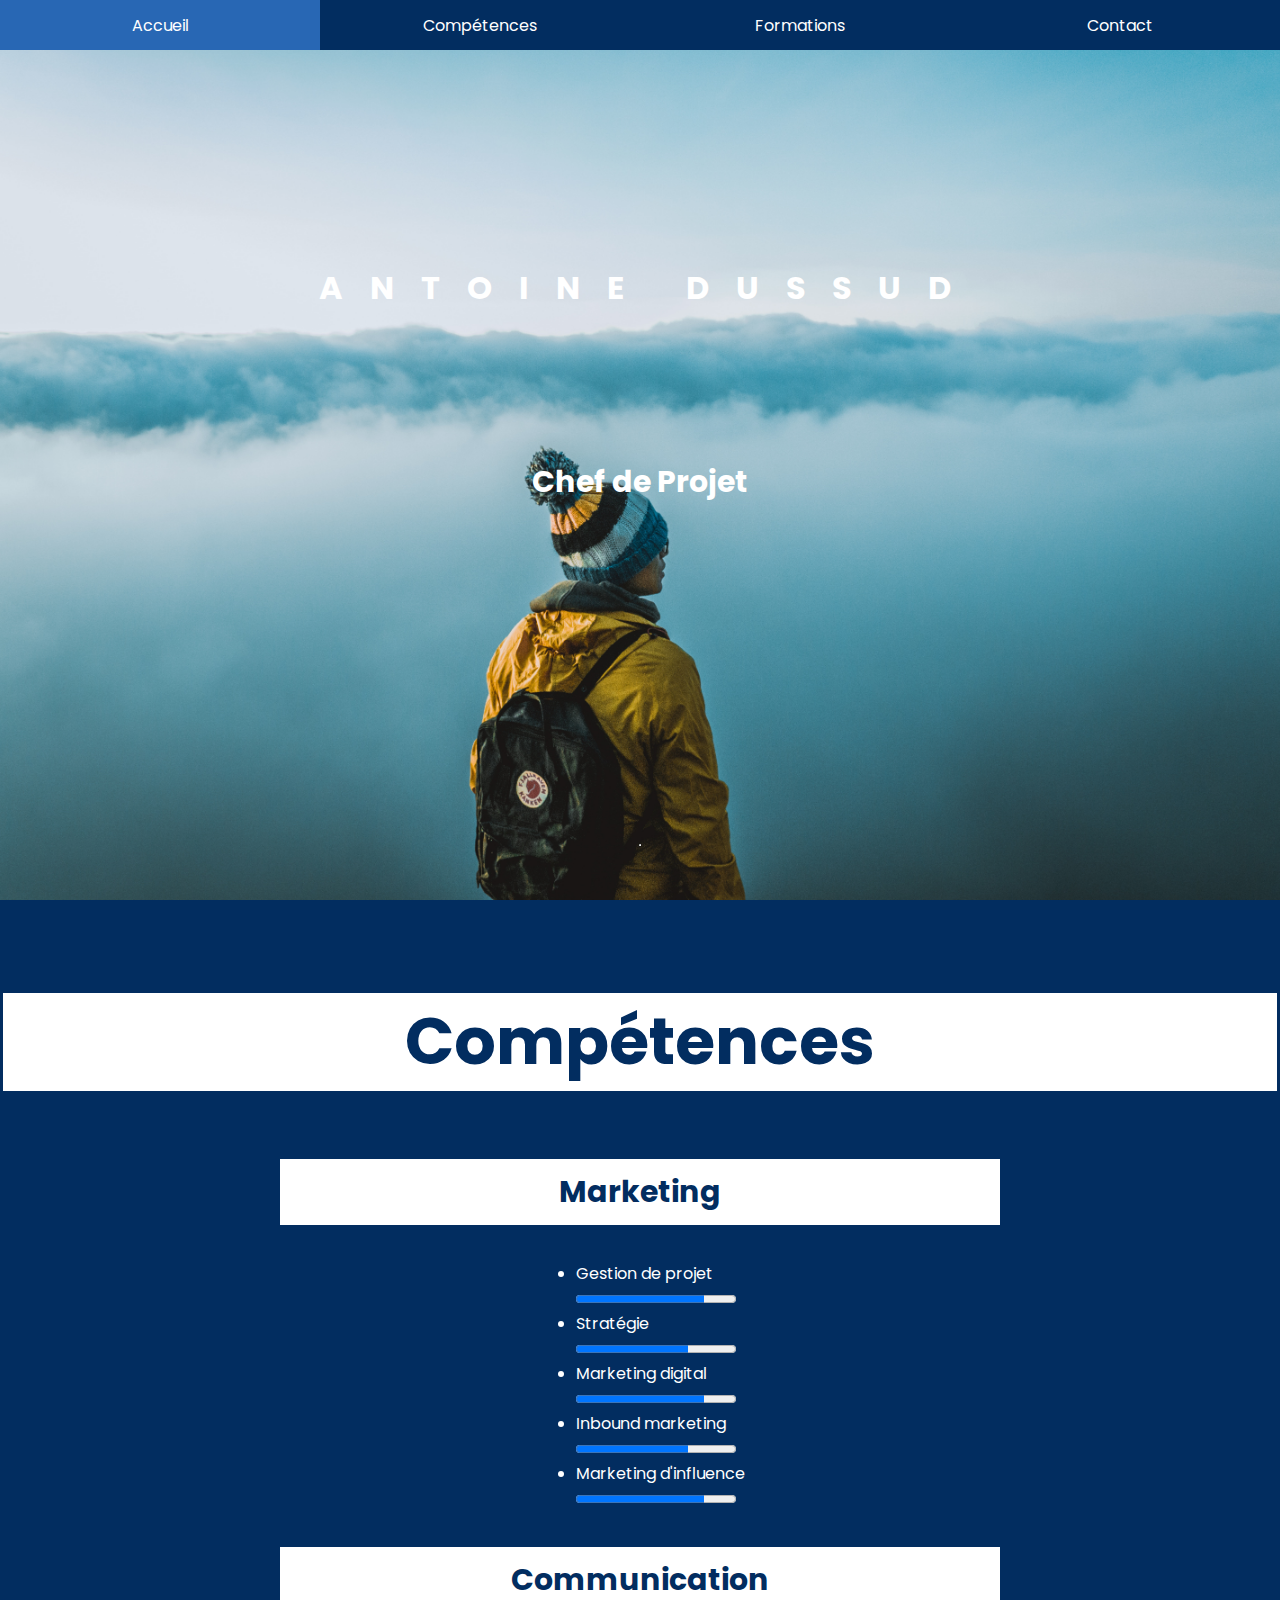
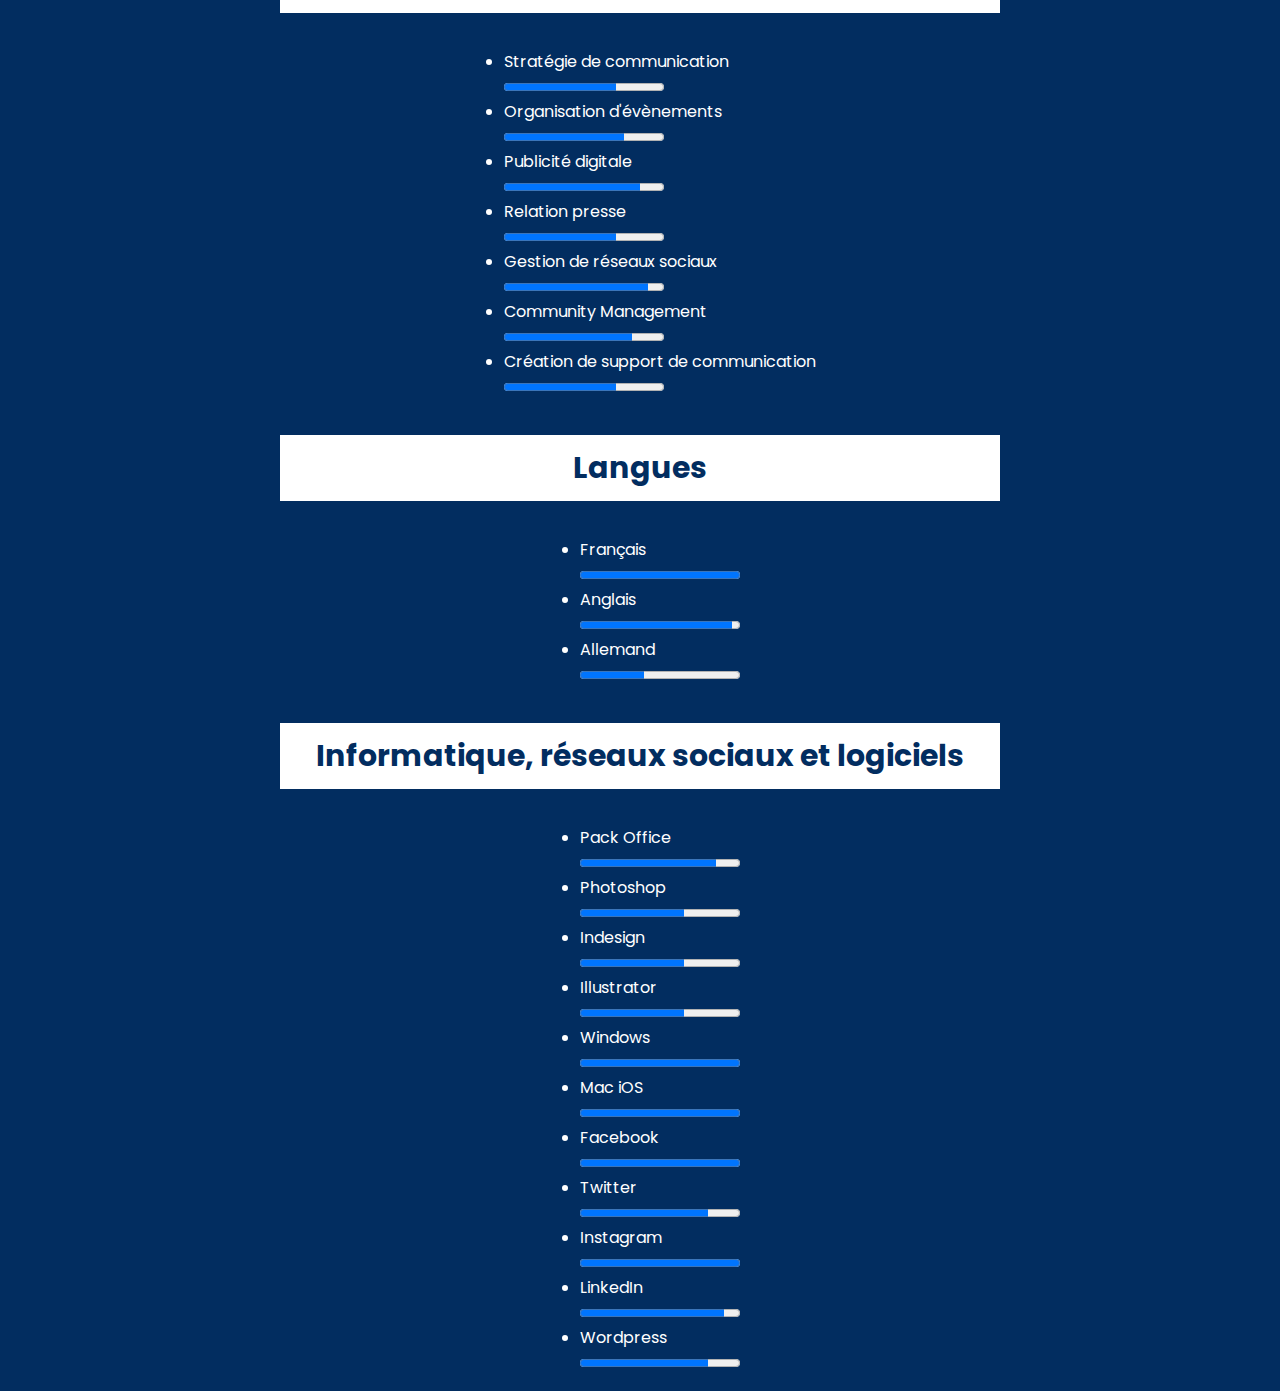
==== pages/competences.html @ dc0b84df "Add files via upload" ====
<!DOCTYPE html>
<html lang="fr">

<head>
    <meta charset="UTF-8" />
    <link rel="stylesheet" type="text/css" href="competences.css" />

    <!-- Global site tag (gtag.js) - Google Analytics -->
    <script async src="https://www.googletagmanager.com/gtag/js?id=UA-120443462-1"></script>
    <script>
        window.dataLayer = window.dataLayer || [];
        function gtag() { dataLayer.push(arguments); }
        gtag('js', new Date());

        gtag('config', 'UA-120443462-1');
    </script>


    <title>Compétences Antoine Dussud</title>
</head>

<body>
    <header>

        <h1>A N T O I N E &#160 D U S S U D </h1>
        <hr>
        <h2> Chef de Projet</h2>

    </header>

    <nav>

        <div class="nav-item" id="current-nav-item">
            <a href="../index.html">Accueil</a>
        </div>
        <div class="nav-item" id="current-nav-item">
            <a href="competences.html">Compétences</a>
        </div>
        <div class="nav-item" id="current-nav-item">
            <a href="formations.html">Formations</a>
        </div>
        <div class="nav-item" id="current-nav-item">
            <a href="contact.html">Contact</a>
        </div>

    </nav>

    <section>
        <br />
        <h3>Compétences</h3>

        <article>

            <h4>Marketing</h4>
            <div class="list">
                <ul class="level1">
                    <li>Gestion de projet</li>
                    <progress id="avancement" value="80" max="100"></progress>
                    <li>Stratégie</li>
                    <progress id="avancement" value="70" max="100"></progress>
                    <li>Marketing digital</li>
                    <progress id="avancement" value="80" max="100"></progress>
                    <li>Inbound marketing</li>
                    <progress id="avancement" value="70" max="100"></progress>
                    <li>Marketing d'influence</li>
                    <progress id="avancement" value="80" max="100"></progress>
                </ul>
            </div>
        </article>

        <article>

            <h4>Communication</h4>
            <div class="list">
                <ul class="level1">
                    <li>Stratégie de communication</li>
                    <progress id="avancement" value="70" max="100"></progress>
                    <li>Organisation d'évènements</li>
                    <progress id="avancement" value="75" max="100"></progress>
                    <li>Publicité digitale</li>
                    <progress id="avancement" value="85" max="100"></progress>
                    <li>Relation presse</li>
                    <progress id="avancement" value="70" max="100"></progress>
                    <li>Gestion de réseaux sociaux</li>
                    <progress id="avancement" value="90" max="100"></progress>
                    <li>Community Management</li>
                    <progress id="avancement" value="80" max="100"></progress>
                    <li>Création de support de communication</li>
                    <progress id="avancement" value="70" max="100"></progress>
                </ul>
            </div>
        </article>

        <article>

            <h4>Langues</h4>
            <div class="list">
                <ul class="level1">
                    <li>Français</li>
                    <progress id="avancement" value="100" max="100"></progress>
                    <li>Anglais</li>
                    <progress id="avancement" value="95" max="100"></progress>
                    <li>Allemand</li>
                    <progress id="avancement" value="40" max="100"></progress>
                </ul>
            </div>
        </article>

        <article>

            <h4>Informatique, réseaux sociaux et logiciels</h4>
            <div class="list">
                <ul class="level1">
                    <li>Pack Office</li>
                    <progress id="avancement" value="85" max="100"></progress>
                    <li>Photoshop</li>
                    <progress id="avancement" value="65" max="100"></progress>
                    <li>Indesign</li>
                    <progress id="avancement" value="65" max="100"></progress>
                    <li>Illustrator</li>
                    <progress id="avancement" value="65" max="100"></progress>
                    <li>Windows</li>
                    <progress id="avancement" value="900" max="100"></progress>
                    <li>Mac iOS</li>
                    <progress id="avancement" value="900" max="100"></progress>
                    <li>Facebook</li>
                    <progress id="avancement" value="100" max="100"></progress>
                    <li>Twitter</li>
                    <progress id="avancement" value="80" max="100"></progress>
                    <li>Instagram</li>
                    <progress id="avancement" value="100" max="100"></progress>
                    <li>LinkedIn</li>
                    <progress id="avancement" value="90" max="100"></progress>
                    <li>Wordpress</li>
                    <progress id="avancement" value="80" max="100"></progress>
                </ul>
            </div>
        </article>
    </section>
---- pages/competences.css ----
@import url('https://fonts.googleapis.com/css?family=Poppins');

*{
font-family: 'Poppins', sans-serif;
}

html, body {
    background-color: rgb(2, 45, 96);
    height: 100%;
    width: 100%;
    margin: 0;
}
header {
    background-image: url("../img/background2.jpg");
    background-repeat: no repeat;
    background-position: center;
    background-size: cover;
    height: 100%;
    width: 100%;
    display:flex;
    flex-direction:column;
    justify-content: center ;
    align-items: center;

}
header h1 {    
    margin: auto;
    color: rgb(255, 255, 255);
    border-radius: 3px;
    cursor: pointer;
    transition: all 0.3s cubic-bezier(.03,.83,.53,.98);
    display: flex; /* or inline-flex */;
    flex-direction: column;
    flex-wrap: wrap;
    justify-content: center;
    align-items: center;
    transform: translate(0px, -130px);
    animation: enter 3s ease-in-out;
    letter-spacing: 10px;
    cursor: pointer
}

header h1:hover{
    color: rgb(2, 45, 96);
}

header h2 {
    color: rgb(255, 255, 255);
    text-align: center;
    margin: 0;
    font-size: 30px;
    transition: all 0.2s cubic-bezier(.06,1.01,.83,.67);
    transform: translate(0px, -395px);
    cursor: pointer
}
header h2:hover{
    color: rgb(2, 45, 96);
}

nav{
    background-color:rgb(2, 45, 96);
    display: flex;
    justify-content: space-between;
    flex-wrap: wrap;
    position: fixed;
    top : 0;
    width : 100%;
    overflow: hidden;
    list-style-type: none;
    margin: 0;
    padding: 0;
}

.nav-item{
    height: 50px;
    min-width: auto;
    flex: 1;
    text-align: center;
    display: flex;
    flex-direction: column;
    justify-content: center;
    color: rgb(37, 65, 117);
    background-color: rgb(2, 45, 96);
    }
    
    .nav-item:hover{
    background-color: rgb(40, 103, 180);
    color:rgb(255, 255, 255);
    }
    
    .nav-item a, .nav-item a:visited{
    color: rgb(255, 255, 255);
    text-decoration: none;
    }

h3{
    font-size: 65px;
    text-align: center;
    border-style: solid;
    color:rgb(2, 45, 96);
    background-color: rgb(255, 255, 255);
    
}

h4{
    padding: 10px;
    margin: 280px;
    margin-top:20px;
    margin-bottom: 20px;
    font-size: 30px;
    text-align: center;
    border-style: solid;
    border: 1px, rgb(255, 255, 255);
    color: rgb(2, 45, 96);
    background-color: rgb(255, 255, 255);
   
}
h4:hover{
    color: rgb(255, 255, 255);
    background-color: rgb(2, 45, 96);
    border-style: solid;
    border: 1px, rgb(2, 45, 96);
}

footer {
    flex-direction: row;
    justify-content: center;
    align-items: center;
    display: flex;
    margin-bottom: 50px;
    height: 100px;
    width: 100%;
    }

.list{
    display: flex;
    justify-content: center;
    align-items: center;
    color:rgb(255, 255, 255);
    display: flex; /* or inline-flex */;
    flex-direction: column;
    flex-wrap: nowrap;
    justify-content: space-between;
    align-content: center;
}

/** ABOUT */
#about hr {
    width: 70%;
    transform: translate(0px, -450px);
}

/** RESPONSIVE **/
/* Mobile */
@media screen and (max-width : 600px) {
    section {
        display: flex; /* or inline-flex */;
        flex-direction: column;
        flex-wrap: nowrap;
        justify-content: center;
    }
    section a {
        height: 80%;
        width: 80%;
    }
}


/* Tablet */
@media only screen and (min-width : 600px) and (max-width : 900px) {
    section {
        display: flex; /* or inline-flex */;
        flex-direction: column;
        flex-wrap: nowrap;
        justify-content: center; 
    }
    section a {
            height: 50%;
            width: 50%;
    }
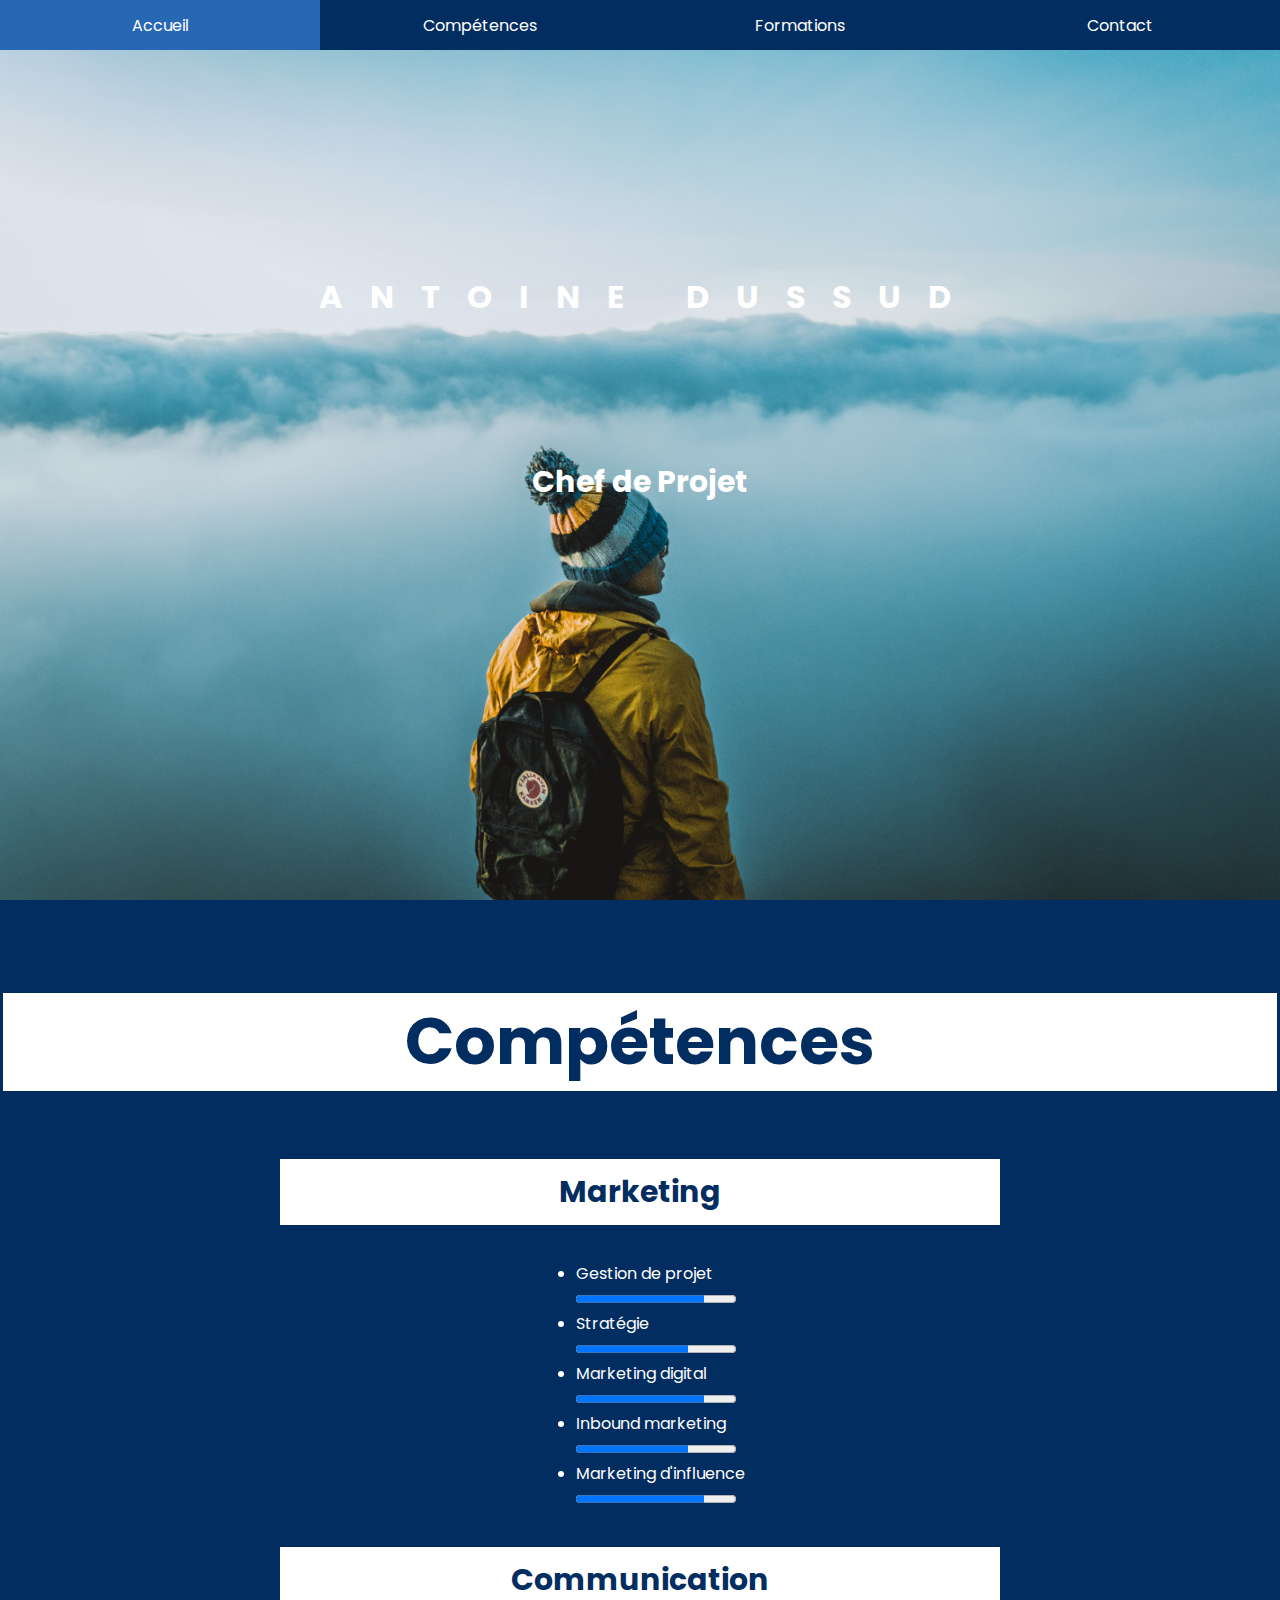
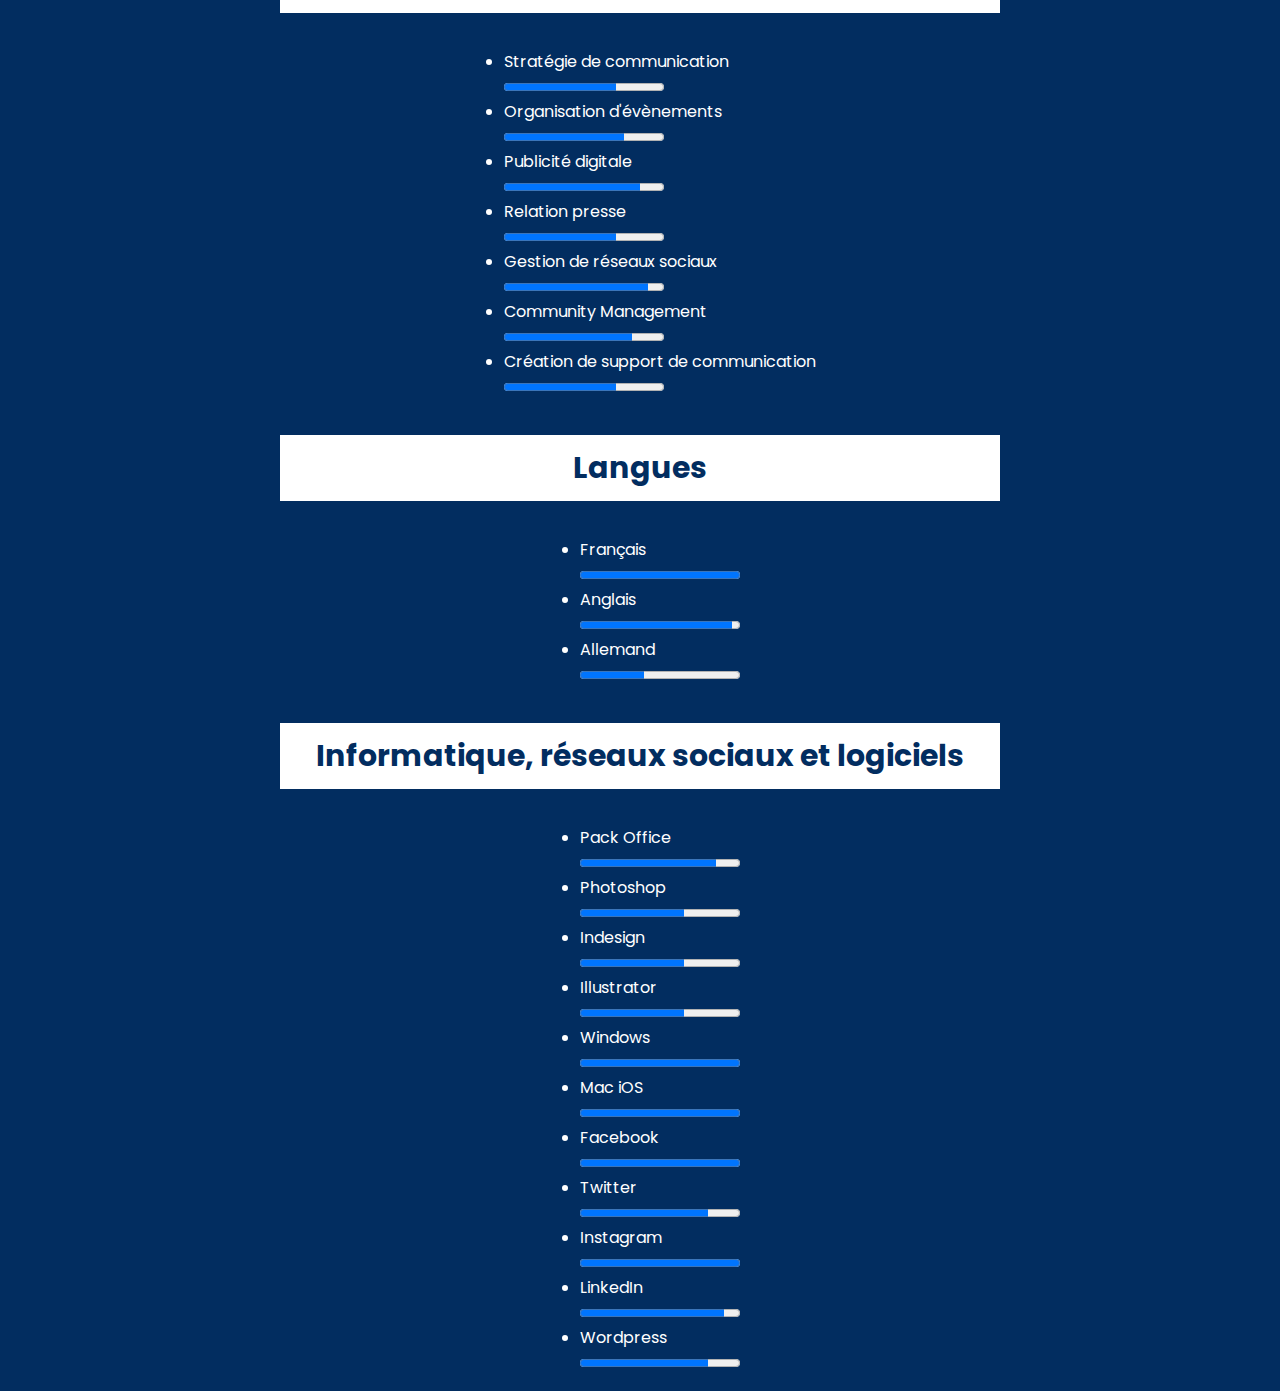
==== commit 8504bad5: "Add files via upload" ====
--- a/pages/competences.html
+++ b/pages/competences.html
@@ -23,7 +23,6 @@
     <header>
 
         <h1>A N T O I N E &#160 D U S S U D </h1>
-        <hr>
         <h2> Chef de Projet</h2>
 
     </header>
--- a/pages/competences.css
+++ b/pages/competences.css
@@ -122,16 +122,6 @@
     border: 1px, rgb(2, 45, 96);
 }
 
-footer {
-    flex-direction: row;
-    justify-content: center;
-    align-items: center;
-    display: flex;
-    margin-bottom: 50px;
-    height: 100px;
-    width: 100%;
-    }
-
 .list{
     display: flex;
     justify-content: center;
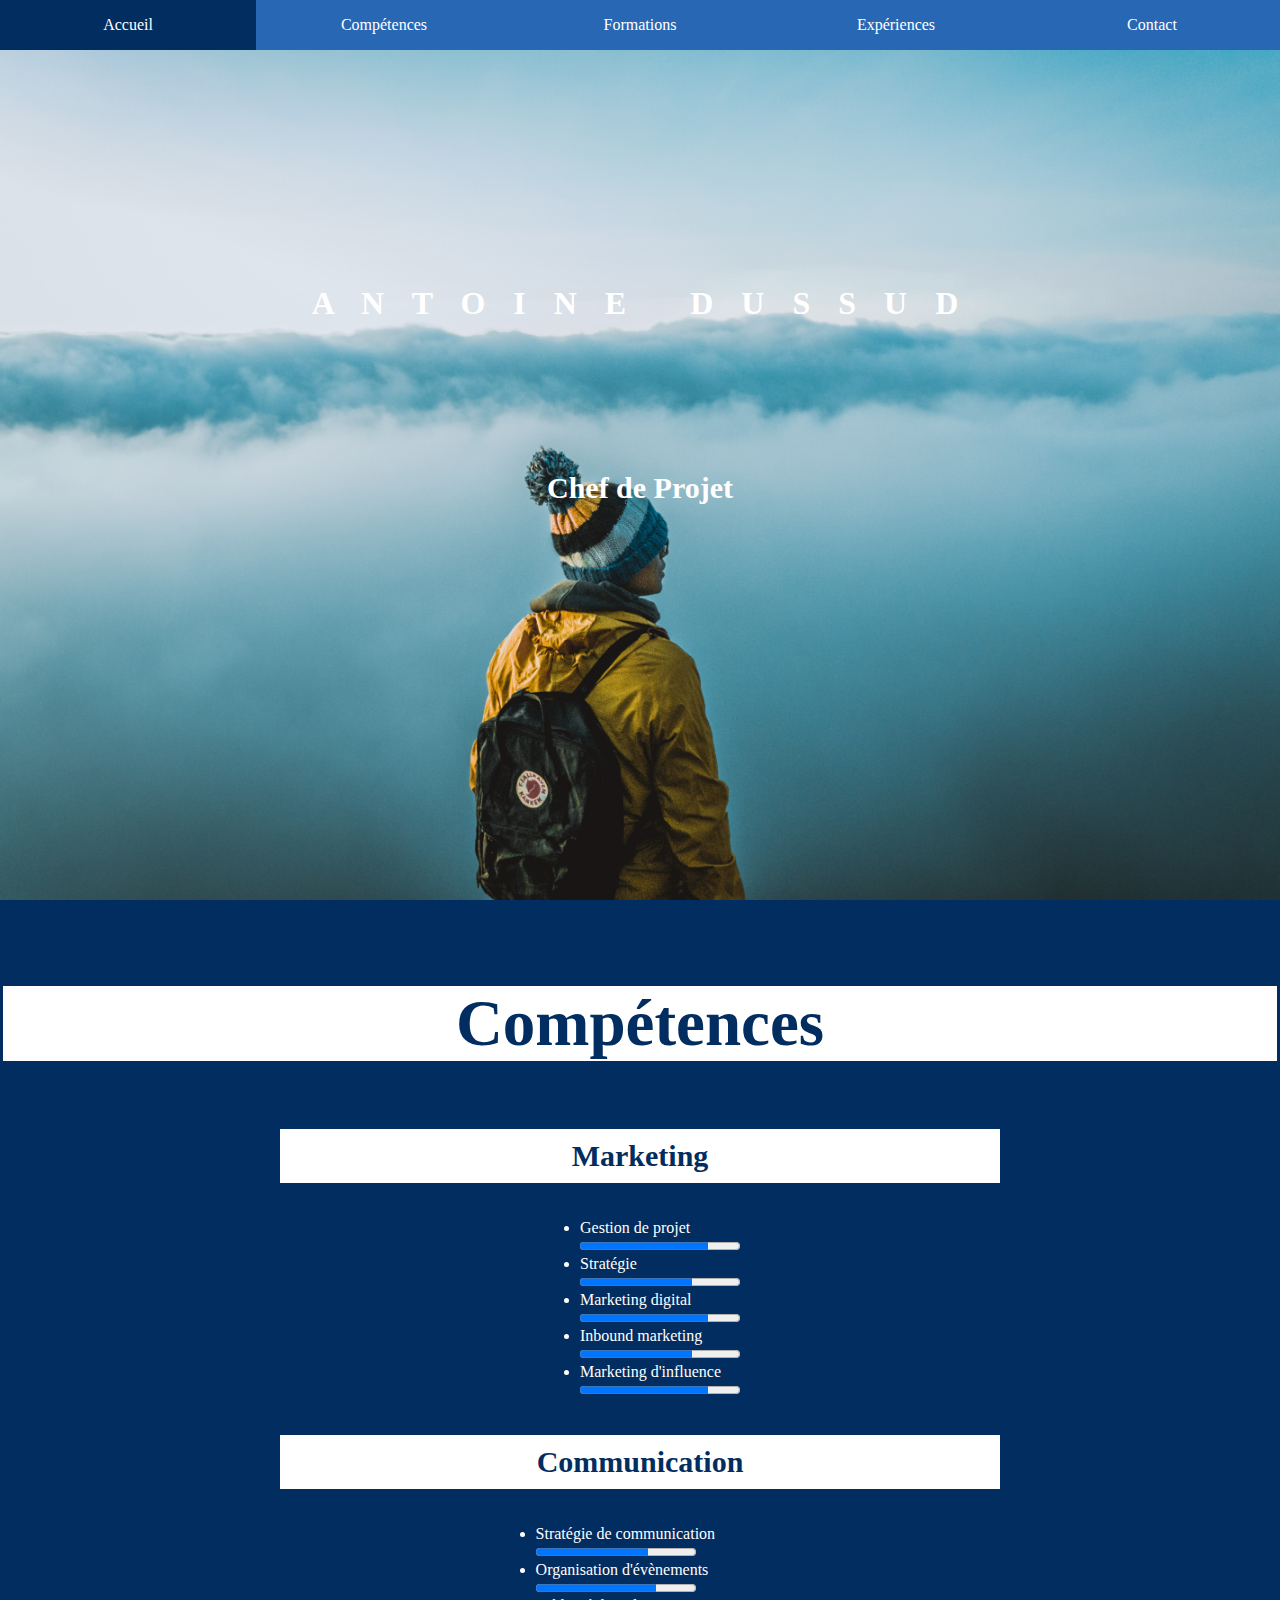
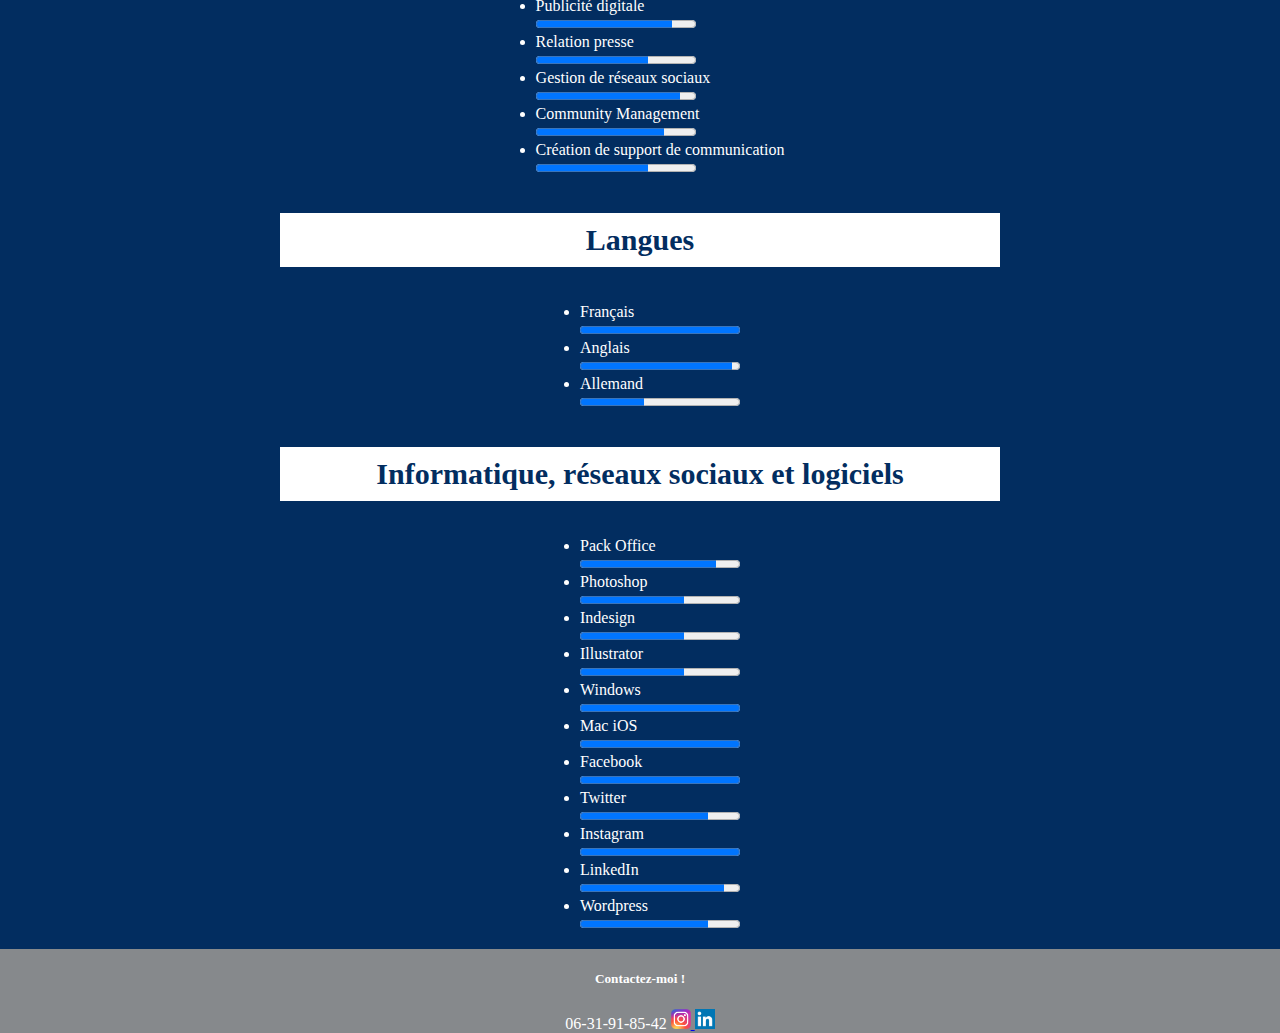
==== commit 3cf79330: "Add files via upload" ====
--- a/pages/competences.html
+++ b/pages/competences.html
@@ -37,6 +37,9 @@
         </div>
         <div class="nav-item" id="current-nav-item">
             <a href="formations.html">Formations</a>
+        </div>
+        <div class="nav-item" id="current-nav-item">
+            <a href="experiences.html">Expériences</a>
         </div>
         <div class="nav-item" id="current-nav-item">
             <a href="contact.html">Contact</a>
@@ -135,4 +138,18 @@
                 </ul>
             </div>
         </article>
-    </section>+    </section>
+    <footer>
+        <h5>Contactez-moi !</h5>
+        <div class="Contact">
+            <p1>06-31-91-85-42</p1>
+            <a href=https://www.instagram.com/antoine_dussud/ target="_blank">
+                <img src="../img/instagram.jpg" style="width:20px;">
+            </a>
+
+            <a href=https://www.linkedin.com/in/antoine-dussud/ target="_blank">
+                <img src="../img/linkedin.jpg" style="width:20px;">
+            </a>
+        </div>
+    </footer>
+</body>--- a/pages/competences.css
+++ b/pages/competences.css
@@ -1,7 +1,13 @@
-@import url('https://fonts.googleapis.com/css?family=Poppins');
+@font-face
+{
+	font-family: "Roboto";
+	src: url(fonts/roboto/Roboto-Light.ttf);
+}
 
-*{
-font-family: 'Poppins', sans-serif;
+@font-face
+{
+	font-family: "neou";
+	src: url(fonts/neou/Neou-Bold.ttf);
 }
 
 html, body {
@@ -79,12 +85,11 @@
     display: flex;
     flex-direction: column;
     justify-content: center;
-    color: rgb(37, 65, 117);
-    background-color: rgb(2, 45, 96);
+    background-color: rgb(40, 103, 180);
     }
     
-    .nav-item:hover{
-    background-color: rgb(40, 103, 180);
+.nav-item:hover{
+    background-color: rgb(2, 45, 96);
     color:rgb(255, 255, 255);
     }
     
@@ -116,10 +121,11 @@
    
 }
 h4:hover{
-    color: rgb(255, 255, 255);
     background-color: rgb(2, 45, 96);
-    border-style: solid;
-    border: 1px, rgb(2, 45, 96);
+    border-style:solid; 
+    border-width: 2px;
+    border-color: white;
+    color: white
 }
 
 .list{
@@ -134,10 +140,14 @@
     align-content: center;
 }
 
-/** ABOUT */
-#about hr {
-    width: 70%;
-    transform: translate(0px, -450px);
+footer {
+    height: auto;
+    background-color: #86898C;
+	color: white;
+	display: flex;
+	flex-direction: column;
+	justify-content: center;
+	text-align: center;
 }
 
 /** RESPONSIVE **/
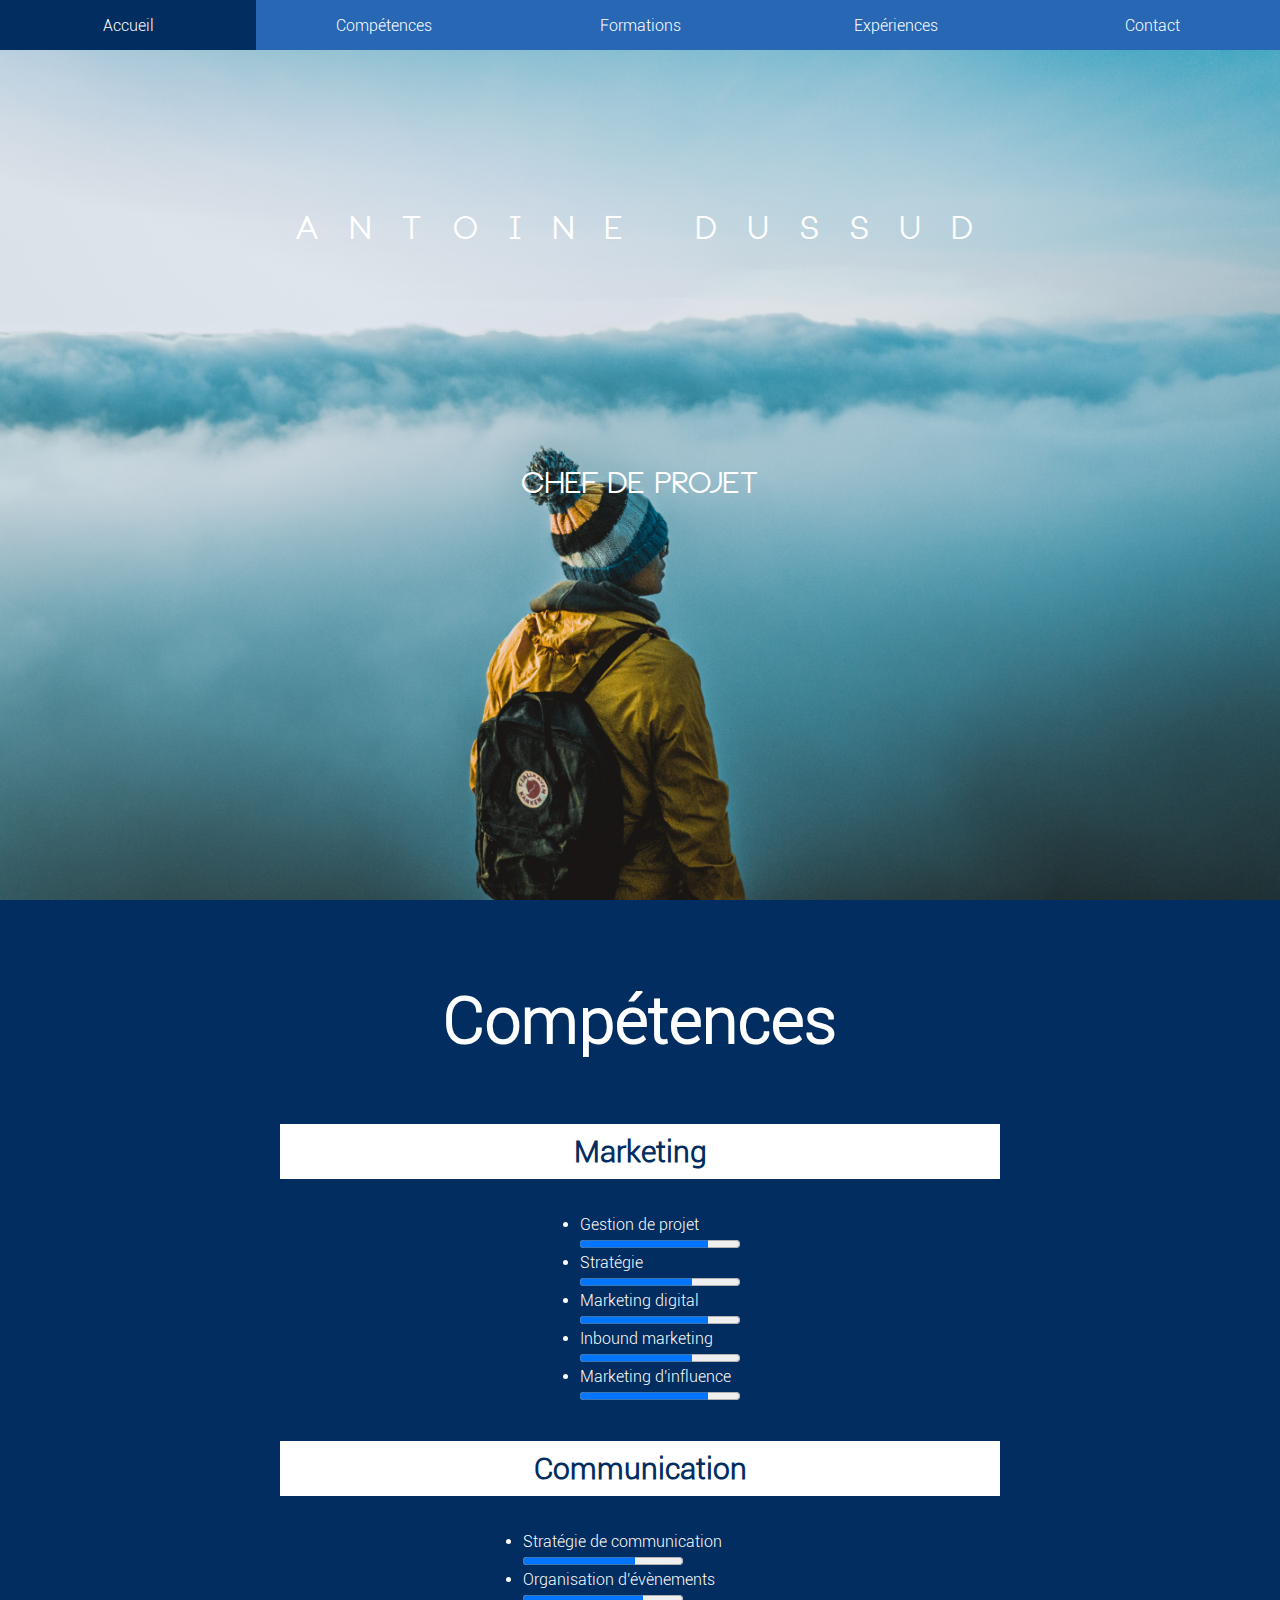
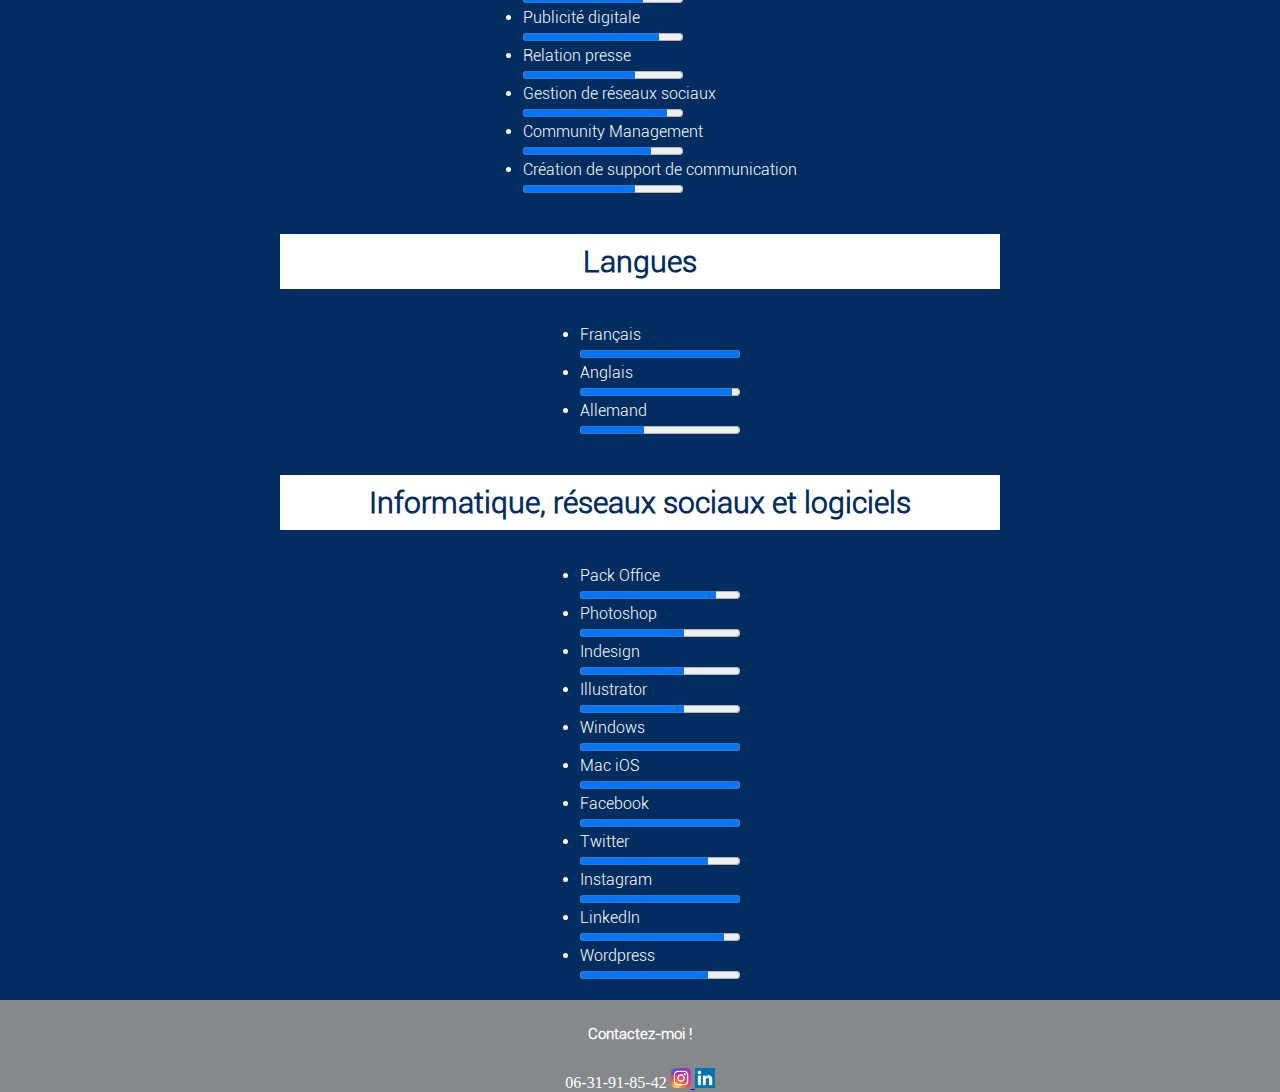
==== commit abc66800: "Add files via upload" ====
--- a/pages/competences.html
+++ b/pages/competences.html
@@ -6,13 +6,13 @@
     <link rel="stylesheet" type="text/css" href="competences.css" />
 
     <!-- Global site tag (gtag.js) - Google Analytics -->
-    <script async src="https://www.googletagmanager.com/gtag/js?id=UA-120443462-1"></script>
+    <script async src="https://www.googletagmanager.com/gtag/js?id=UA-120127842-1"></script>
     <script>
         window.dataLayer = window.dataLayer || [];
         function gtag() { dataLayer.push(arguments); }
         gtag('js', new Date());
 
-        gtag('config', 'UA-120443462-1');
+        gtag('config', 'UA-120127842-1');
     </script>
 
 
--- a/pages/competences.css
+++ b/pages/competences.css
@@ -1,13 +1,13 @@
 @font-face
 {
 	font-family: "Roboto";
-	src: url(fonts/roboto/Roboto-Light.ttf);
+	src: url(../fonts/roboto/Roboto-Light.ttf);
 }
 
 @font-face
 {
 	font-family: "neou";
-	src: url(fonts/neou/Neou-Bold.ttf);
+	src: url(../fonts/neou/Neou-Bold.ttf);
 }
 
 html, body {
@@ -18,7 +18,7 @@
 }
 header {
     background-image: url("../img/background2.jpg");
-    background-repeat: no repeat;
+    background-repeat: no-repeat;
     background-position: center;
     background-size: cover;
     height: 100%;
@@ -29,7 +29,8 @@
     align-items: center;
 
 }
-header h1 {    
+header h1 {
+    font-family: 'neou';
     margin: auto;
     color: rgb(255, 255, 255);
     border-radius: 3px;
@@ -40,10 +41,9 @@
     flex-wrap: wrap;
     justify-content: center;
     align-items: center;
-    transform: translate(0px, -130px);
+    transform: translate(0px, -200px);
     animation: enter 3s ease-in-out;
     letter-spacing: 10px;
-    cursor: pointer
 }
 
 header h1:hover{
@@ -51,6 +51,7 @@
 }
 
 header h2 {
+    font-family: neou;
     color: rgb(255, 255, 255);
     text-align: center;
     margin: 0;
@@ -64,6 +65,7 @@
 }
 
 nav{
+    font-family: Roboto;
     background-color:rgb(2, 45, 96);
     display: flex;
     justify-content: space-between;
@@ -99,15 +101,14 @@
     }
 
 h3{
+    font-family: Roboto;
     font-size: 65px;
     text-align: center;
-    border-style: solid;
-    color:rgb(2, 45, 96);
-    background-color: rgb(255, 255, 255);
-    
+    color:rgb(255, 255, 255);
 }
 
 h4{
+    font-family: Roboto;
     padding: 10px;
     margin: 280px;
     margin-top:20px;
@@ -129,6 +130,7 @@
 }
 
 .list{
+    font-family: Roboto;
     display: flex;
     justify-content: center;
     align-items: center;
@@ -138,6 +140,11 @@
     flex-wrap: nowrap;
     justify-content: space-between;
     align-content: center;
+}
+
+h5{
+    font-size: 15px;
+    font-family: Roboto;
 }
 
 footer {
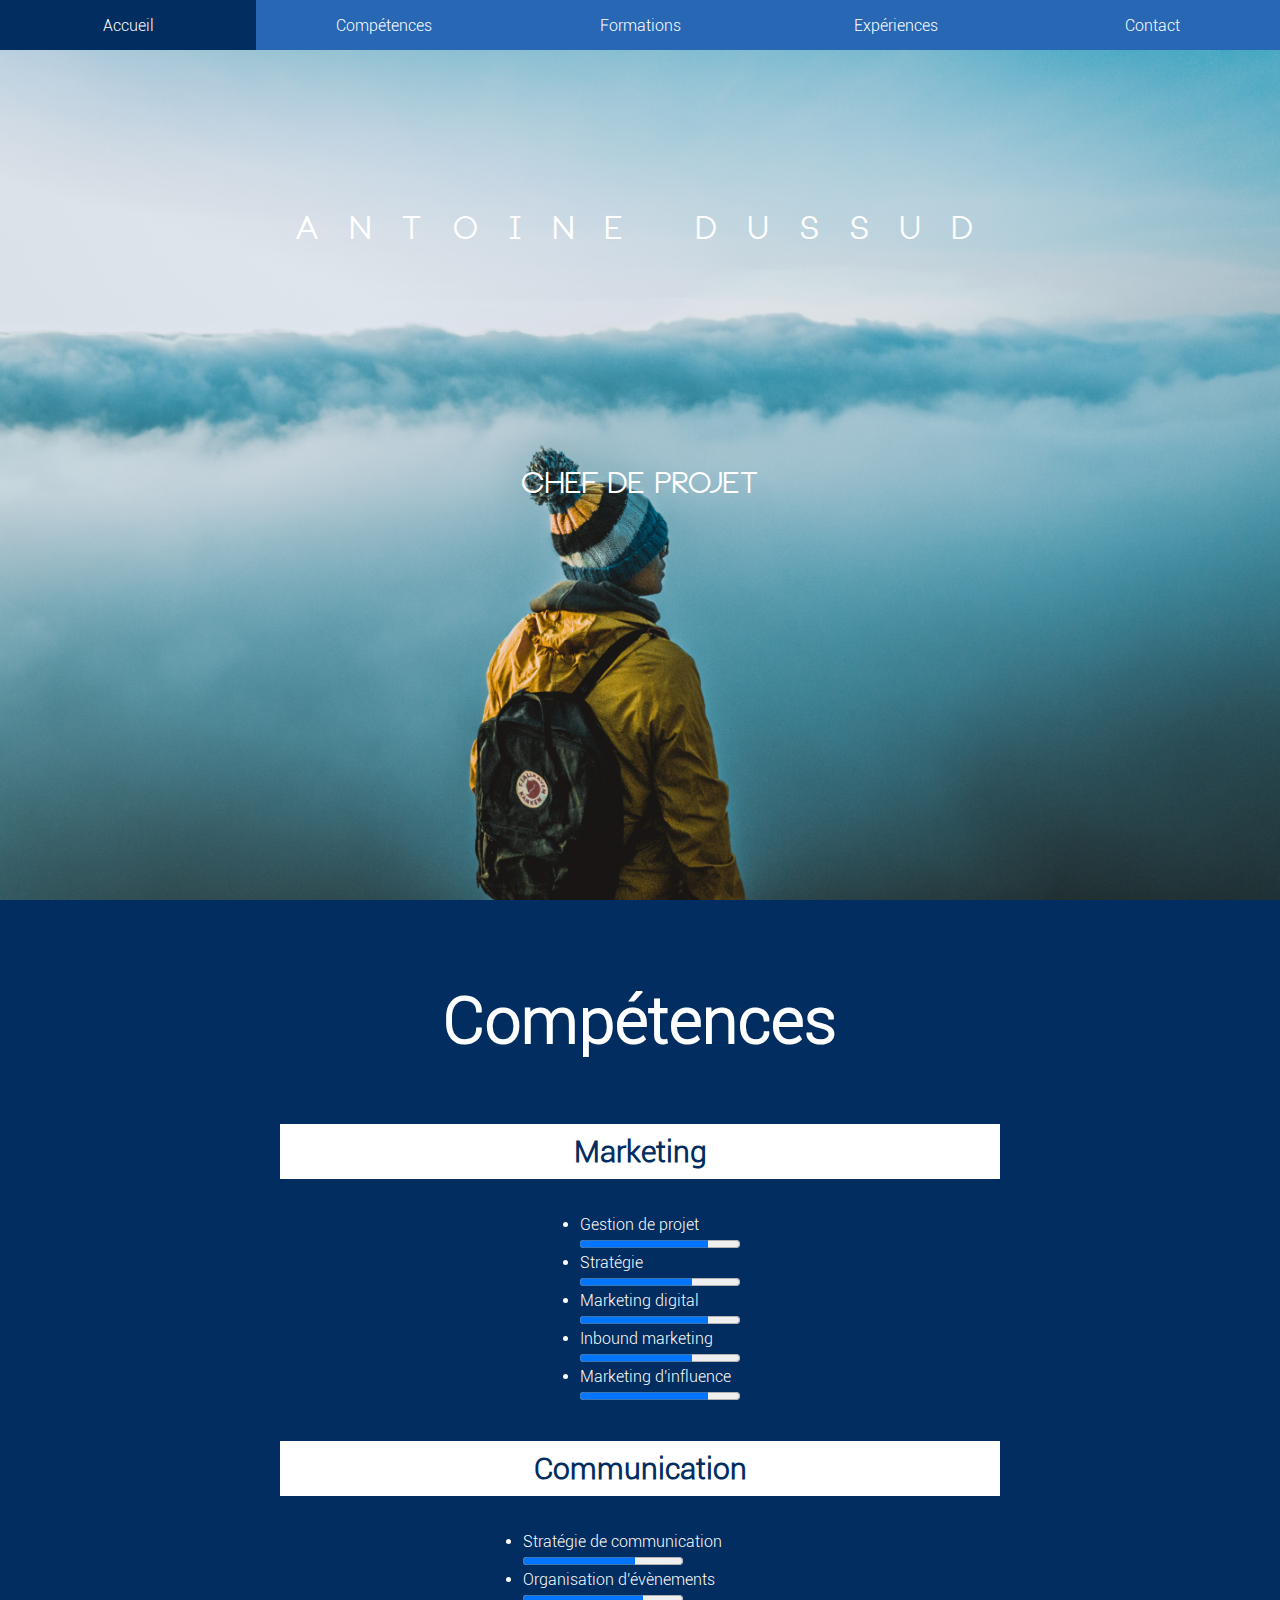
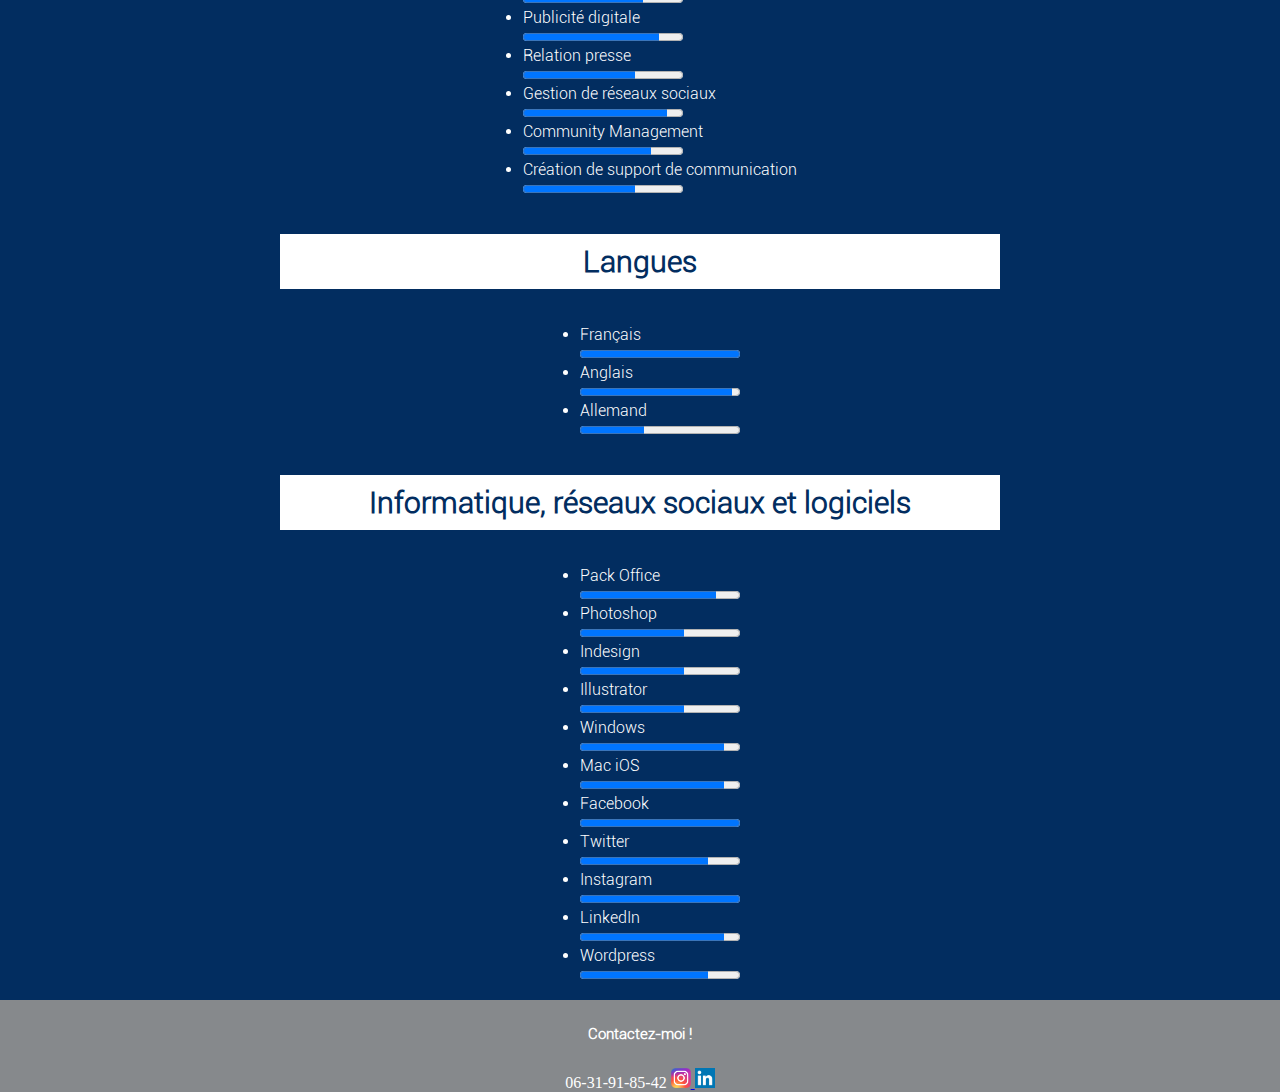
==== commit ecfbc298: "Add files via upload" ====
--- a/pages/competences.html
+++ b/pages/competences.html
@@ -22,27 +22,27 @@
 <body>
     <header>
 
-        <h1>A N T O I N E &#160 D U S S U D </h1>
+        <h1>A N T O I N E &#160; D U S S U D </h1>
         <h2> Chef de Projet</h2>
 
     </header>
 
     <nav>
 
-        <div class="nav-item" id="current-nav-item">
+        <div class="nav-item" id="Accueil">
             <a href="../index.html">Accueil</a>
         </div>
-        <div class="nav-item" id="current-nav-item">
+        <div class="nav-item" id="Compétences">
             <a href="competences.html">Compétences</a>
         </div>
-        <div class="nav-item" id="current-nav-item">
+        <div class="nav-item" id="Formations">
             <a href="formations.html">Formations</a>
         </div>
-        <div class="nav-item" id="current-nav-item">
+        <div class="nav-item" id="Expériences">
             <a href="experiences.html">Expériences</a>
         </div>
-        <div class="nav-item" id="current-nav-item">
-            <a href="contact.html">Contact</a>
+        <div class="nav-item" id="Contact">
+            <a href="https://www.linkedin.com/in/antoine-dussud/">Contact</a>
         </div>
 
     </nav>
@@ -57,15 +57,15 @@
             <div class="list">
                 <ul class="level1">
                     <li>Gestion de projet</li>
-                    <progress id="avancement" value="80" max="100"></progress>
+                    <progress id="Gestion de projet" value="80" max="100"></progress>
                     <li>Stratégie</li>
-                    <progress id="avancement" value="70" max="100"></progress>
+                    <progress id="Stratégie" value="70" max="100"></progress>
                     <li>Marketing digital</li>
-                    <progress id="avancement" value="80" max="100"></progress>
+                    <progress id="Marketing digital" value="80" max="100"></progress>
                     <li>Inbound marketing</li>
-                    <progress id="avancement" value="70" max="100"></progress>
+                    <progress id="Inbound marketing" value="70" max="100"></progress>
                     <li>Marketing d'influence</li>
-                    <progress id="avancement" value="80" max="100"></progress>
+                    <progress id="Marketing d'influence" value="80" max="100"></progress>
                 </ul>
             </div>
         </article>
@@ -76,19 +76,19 @@
             <div class="list">
                 <ul class="level1">
                     <li>Stratégie de communication</li>
-                    <progress id="avancement" value="70" max="100"></progress>
+                    <progress id="Stratégie de communication" value="70" max="100"></progress>
                     <li>Organisation d'évènements</li>
-                    <progress id="avancement" value="75" max="100"></progress>
+                    <progress id="Organisation d'événement" value="75" max="100"></progress>
                     <li>Publicité digitale</li>
-                    <progress id="avancement" value="85" max="100"></progress>
+                    <progress id="Publicité digitale" value="85" max="100"></progress>
                     <li>Relation presse</li>
-                    <progress id="avancement" value="70" max="100"></progress>
+                    <progress id="Relation presse" value="70" max="100"></progress>
                     <li>Gestion de réseaux sociaux</li>
-                    <progress id="avancement" value="90" max="100"></progress>
+                    <progress id="Gestion de réseaux sociaux" value="90" max="100"></progress>
                     <li>Community Management</li>
-                    <progress id="avancement" value="80" max="100"></progress>
+                    <progress id="CM" value="80" max="100"></progress>
                     <li>Création de support de communication</li>
-                    <progress id="avancement" value="70" max="100"></progress>
+                    <progress id="Support com" value="70" max="100"></progress>
                 </ul>
             </div>
         </article>
@@ -99,11 +99,11 @@
             <div class="list">
                 <ul class="level1">
                     <li>Français</li>
-                    <progress id="avancement" value="100" max="100"></progress>
+                    <progress id="Français" value="100" max="100"></progress>
                     <li>Anglais</li>
-                    <progress id="avancement" value="95" max="100"></progress>
+                    <progress id="Anglais" value="95" max="100"></progress>
                     <li>Allemand</li>
-                    <progress id="avancement" value="40" max="100"></progress>
+                    <progress id="Allemand" value="40" max="100"></progress>
                 </ul>
             </div>
         </article>
@@ -114,27 +114,27 @@
             <div class="list">
                 <ul class="level1">
                     <li>Pack Office</li>
-                    <progress id="avancement" value="85" max="100"></progress>
+                    <progress id="Pack Office" value="85" max="100"></progress>
                     <li>Photoshop</li>
-                    <progress id="avancement" value="65" max="100"></progress>
+                    <progress id="Photoshop" value="65" max="100"></progress>
                     <li>Indesign</li>
-                    <progress id="avancement" value="65" max="100"></progress>
+                    <progress id="Indesign" value="65" max="100"></progress>
                     <li>Illustrator</li>
-                    <progress id="avancement" value="65" max="100"></progress>
+                    <progress id="Illustrator" value="65" max="100"></progress>
                     <li>Windows</li>
-                    <progress id="avancement" value="900" max="100"></progress>
+                    <progress id="Windows" value="90" max="100"></progress>
                     <li>Mac iOS</li>
-                    <progress id="avancement" value="900" max="100"></progress>
+                    <progress id="Mac iOS" value="90" max="100"></progress>
                     <li>Facebook</li>
-                    <progress id="avancement" value="100" max="100"></progress>
+                    <progress id="Facebook" value="100" max="100"></progress>
                     <li>Twitter</li>
-                    <progress id="avancement" value="80" max="100"></progress>
+                    <progress id="Twitter" value="80" max="100"></progress>
                     <li>Instagram</li>
-                    <progress id="avancement" value="100" max="100"></progress>
+                    <progress id="Instagram" value="100" max="100"></progress>
                     <li>LinkedIn</li>
-                    <progress id="avancement" value="90" max="100"></progress>
+                    <progress id="Linkedin" value="90" max="100"></progress>
                     <li>Wordpress</li>
-                    <progress id="avancement" value="80" max="100"></progress>
+                    <progress id="Wordpress" value="80" max="100"></progress>
                 </ul>
             </div>
         </article>
@@ -144,11 +144,11 @@
         <div class="Contact">
             <p1>06-31-91-85-42</p1>
             <a href=https://www.instagram.com/antoine_dussud/ target="_blank">
-                <img src="../img/instagram.jpg" style="width:20px;">
+                <img src="../img/instagram.jpg" style="width:20px;" alt="Instagram">
             </a>
 
             <a href=https://www.linkedin.com/in/antoine-dussud/ target="_blank">
-                <img src="../img/linkedin.jpg" style="width:20px;">
+                <img src="../img/linkedin.jpg" style="width:20px;" alt="Linkedin">
             </a>
         </div>
     </footer>
